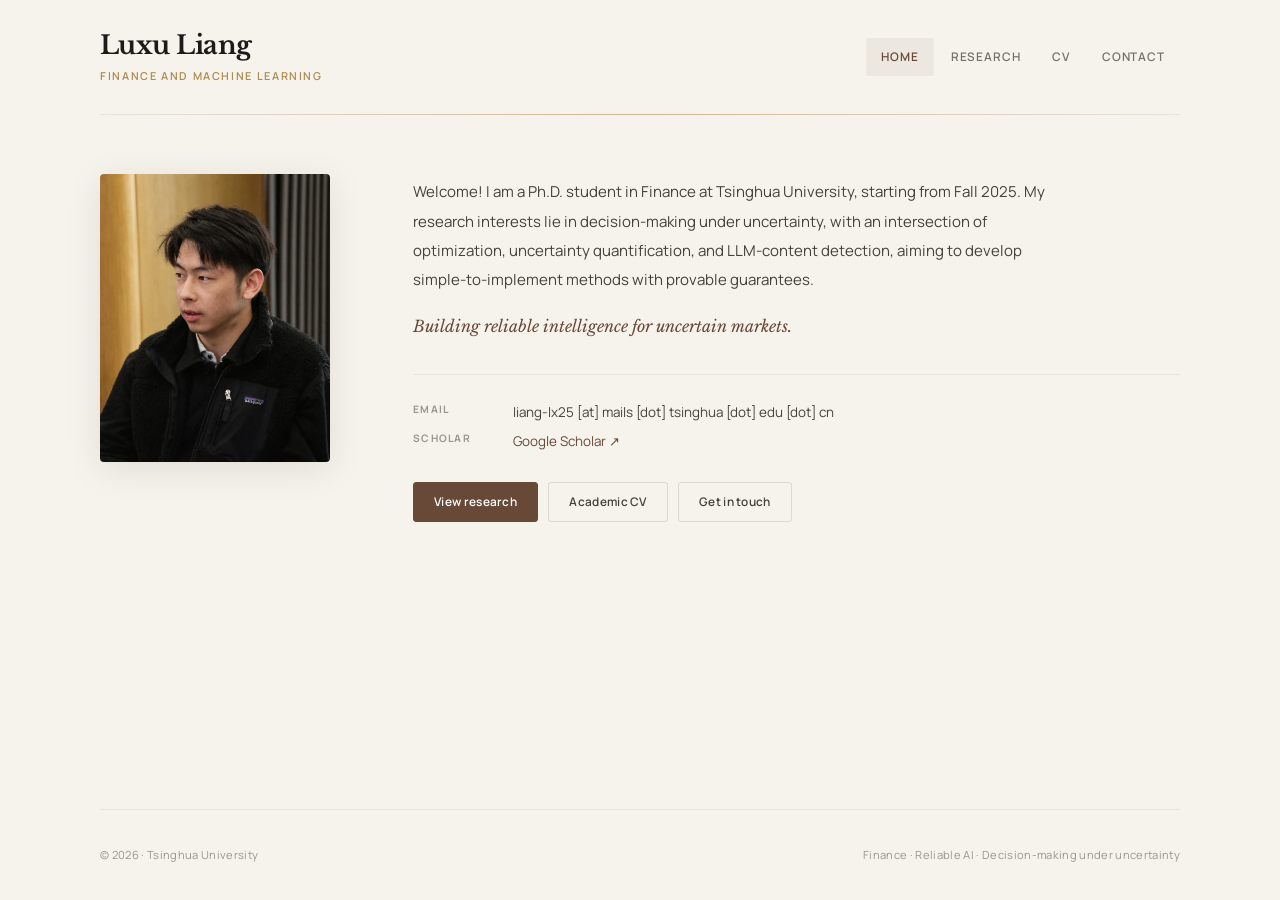
==== index.html @ 4740d589 "Add code repository links for research papers" ====
<!doctype html>
<html lang="en">
<head>
  <meta charset="UTF-8">
  <meta name="viewport" content="width=device-width, initial-scale=1">
  <meta name="description" content="Luxu Liang is a first-year Ph.D. student in Finance at Tsinghua University researching reliable AI forecasting, stochastic optimization, uncertainty quantification, and LLM-content detection.">
  <meta name="author" content="Luxu Liang">
  <meta name="theme-color" content="#f6f3ec">
  <meta property="og:title" content="Luxu Liang · Finance & Reliable AI">
  <meta property="og:description" content="Research in reliable AI forecasting for financial markets and decision-making under uncertainty.">
  <meta property="og:type" content="website">
  <meta property="og:url" content="https://luxliang.github.io/">
  <meta property="og:image" content="https://luxliang.github.io/assets/lux-liang-portrait.webp">
  <title>Luxu Liang · Finance & Reliable AI</title>
  <link rel="preconnect" href="https://fonts.googleapis.com">
  <link rel="preconnect" href="https://fonts.gstatic.com" crossorigin>
  <link href="https://fonts.googleapis.com/css2?family=Libre+Baskerville:ital,wght@0,400;0,700;1,400&family=Manrope:wght@300;400;500;600;700&display=swap" rel="stylesheet">
  <link rel="stylesheet" href="style.css?v=20260804-1">
  <script src="script.js?v=20260803-2" defer></script>
</head>
<body>
  <a class="skip-link" href="#main-content">Skip to content</a>

  <header class="site-header">
    <a class="identity" href="#home" aria-label="Luxu Liang, home">
      <span class="identity-name">Luxu Liang</span>
      <span class="identity-role">Finance and Machine Learning</span>
    </a>

    <button class="menu-toggle" type="button" aria-expanded="false" aria-controls="primary-nav">
      <span class="sr-only">Toggle navigation</span>
      <span></span><span></span>
    </button>

    <nav id="primary-nav" aria-label="Primary navigation">
      <a href="#home" data-page-link="home">Home</a>
      <a href="#research" data-page-link="research">Research</a>
      <a href="#cv" data-page-link="cv">CV</a>
      <a href="#contact" data-page-link="contact">Contact</a>
    </nav>
  </header>

  <div class="header-rule" aria-hidden="true"><span></span></div>

  <main id="main-content" tabindex="-1">
    <section class="page home-page" id="home" data-page="home" aria-labelledby="home-title">
      <div class="portrait-wrap">
        <img src="assets/lux-liang-portrait.webp?v=20260803-2" width="900" height="1125" alt="Portrait of Luxu Liang">
      </div>

      <div class="home-content">
        <h1 class="sr-only" id="home-title">Luxu Liang</h1>

        <div class="bio">
          <p>
            Welcome! I am a Ph.D. student in Finance at Tsinghua University, starting from Fall 2025. My research interests lie in decision-making under uncertainty, with an intersection of optimization, uncertainty quantification, and LLM-content detection, aiming to develop simple-to-implement methods with provable guarantees.
          </p>
          <p class="personal-note">Building reliable intelligence for uncertain markets.</p>
        </div>

        <div class="contact-summary">
          <div><span>Email</span><p>liang-lx25 [at] mails [dot] tsinghua [dot] edu [dot] cn</p></div>
          <div><span>Scholar</span><a href="https://scholar.google.com/citations?user=VHr-Lf4AAAAJ&amp;hl=en" target="_blank" rel="noreferrer">Google Scholar ↗</a></div>
        </div>

        <div class="actions">
          <a class="button filled" href="#research">View research</a>
          <a class="button" href="#cv">Academic CV</a>
          <a class="button" href="#contact">Get in touch</a>
        </div>
      </div>
    </section>

    <section class="page inner-page" id="research" data-page="research" aria-labelledby="research-title" hidden>
      <header class="page-heading">
        <h2 id="research-title">Research</h2>
      </header>

      <div class="research-group">
        <h3>Statistics for AI</h3>
        <article class="paper">
          <h4>Steer-to-Detect: Probing Hidden Representations for Detection of LLM-Generated Texts</h4>
          <p class="authors"><strong>L. Liang</strong> and X. Li</p>
          <p class="paper-meta">
            <span class="paper-status">NeurIPS 2026</span>
            <span class="paper-link"><span aria-hidden="true">·</span> <a href="https://arxiv.org/abs/2605.12890" target="_blank" rel="noreferrer">arXiv</a></span>
            <span class="paper-link"><span aria-hidden="true">·</span> <a href="https://github.com/LuxLiang/steer-to-detect-release" target="_blank" rel="noreferrer">Code</a></span>
          </p>
        </article>

      </div>

      <div class="research-group">
        <h3>Optimization & MCMC</h3>
        <article class="paper">
          <h4>Enhancing Gradient-based Discrete Sampling via Parallel Tempering</h4>
          <p class="authors"><strong>L. Liang</strong>, Y. Jia, and F. Zhou</p>
          <p class="paper-meta">
            <span class="paper-status">Preprint · 2025</span>
            <span class="paper-link"><span aria-hidden="true">·</span> <a href="https://arxiv.org/abs/2502.19240" target="_blank" rel="noreferrer">arXiv</a></span>
            <span class="paper-link"><span aria-hidden="true">·</span> <a href="https://github.com/LuxLiang/PTDLP" target="_blank" rel="noreferrer">Code</a></span>
          </p>
        </article>

        <article class="paper">
          <h4>Non-asymptotic Convergence Analysis of the Stochastic Gradient Hamiltonian Monte Carlo Algorithm with Discontinuous Stochastic Gradient with Applications to Training of ReLU Neural Networks</h4>
          <p class="authors"><strong>L. Liang</strong>, A. Neufeld, and Y. Zhang</p>
          <p class="paper-meta">
            <span class="paper-status">Revise &amp; Resubmit · IMA Journal of Numerical Analysis</span>
            <span class="paper-link"><span aria-hidden="true">·</span> <a href="https://arxiv.org/abs/2409.17107" target="_blank" rel="noreferrer">arXiv</a></span>
            <span class="paper-link"><span aria-hidden="true">·</span> <a href="https://github.com/LuxLiang/SGHMC_discontinuous" target="_blank" rel="noreferrer">Code</a></span>
          </p>
        </article>

      </div>
    </section>

    <section class="page inner-page" id="cv" data-page="cv" aria-labelledby="cv-title" hidden>
      <header class="page-heading">
        <h2 id="cv-title">CV</h2>
      </header>

      <div class="cv-section">
        <h3>Education</h3>
        <article class="cv-row">
          <div class="cv-year">2025 — 2029<br><span>Expected</span></div>
          <div>
            <h4>Tsinghua University</h4>
            <p class="degree">Ph.D. in Finance</p>
            <p class="location">Beijing, China</p>
          </div>
        </article>

        <article class="cv-row">
          <div class="cv-year">2022 — 2025</div>
          <div>
            <h4>Renmin University of China</h4>
            <p class="degree">M.Phil. in Mathematics</p>
            <p>Supervisor: Yuanyuan Ke · Exchange at University College Dublin</p>
            <p class="location">Beijing, China</p>
          </div>
        </article>

        <article class="cv-row">
          <div class="cv-year">2018 — 2022</div>
          <div>
            <h4>Jilin University</h4>
            <p class="degree">B.Sc. in Statistics</p>
            <p>Supervisors: Tieru Wu and Weipeng Sun</p>
            <p class="location">Changchun, China</p>
          </div>
        </article>
      </div>

      <div class="cv-section">
        <h3>Experience</h3>
        <article class="cv-row">
          <div class="cv-year">Jun. — Sept. 2023</div>
          <div>
            <h4>Lingjun Investment</h4>
            <p class="degree">Quantitative Researcher Intern</p>
            <p class="location">Beijing, China</p>
          </div>
        </article>
      </div>

      <div class="cv-section">
        <h3>Academic Service</h3>
        <article class="cv-row">
          <div class="cv-year">2026</div>
          <div>
            <h4>ICML Workshop on AI Forecasting</h4>
            <p class="degree">Reviewer</p>
          </div>
        </article>
      </div>

      <div class="cv-section achievements">
        <h3>Achievements & Awards</h3>
        <article><span>Principal Scholarship</span><p>Renmin University of China</p></article>
        <article><span>Gold Medal</span><p>HKU QIDS Competition (Kaggle)</p></article>
        <article><span>First-class Scholarships</span><p>Renmin University of China & Jilin University</p></article>
      </div>
    </section>

    <section class="page inner-page contact-page" id="contact" data-page="contact" aria-labelledby="contact-title" hidden>
      <header class="page-heading">
        <p class="kicker">Let’s connect</p>
        <h2 id="contact-title">Contact</h2>
        <p>I am always happy to discuss research, collaboration, or ideas at the intersection of finance and reliable AI.</p>
      </header>

      <div class="contact-list">
        <div><span>Email</span><p>liang-lx25 [at] mails [dot] tsinghua [dot] edu [dot] cn</p></div>
        <div><span>Scholar</span><a href="https://scholar.google.com/citations?user=VHr-Lf4AAAAJ&amp;hl=en" target="_blank" rel="noreferrer">Google Scholar profile ↗</a></div>
        <div><span>Institution</span><p>Tsinghua University</p></div>
      </div>
    </section>
  </main>

  <footer>
    <p>© <span id="year"></span> · Tsinghua University</p>
    <p>Finance · Reliable AI · Decision-making under uncertainty</p>
  </footer>
</body>
</html>
---- style.css ----
:root {
  --paper: #f6f3ec;
  --ink: #1c1b19;
  --body: #44413d;
  --muted: #77716a;
  --faint: #9c958c;
  --brown: #684938;
  --brown-hover: #87624e;
  --gold: #ad8a4f;
  --line: #dfd8ce;
  --line-soft: #e9e4dc;
  --serif: "Libre Baskerville", Georgia, serif;
  --sans: "Manrope", -apple-system, BlinkMacSystemFont, "Segoe UI", sans-serif;
  --content-width: 1080px;
}

*, *::before, *::after { box-sizing: border-box; }

html { scroll-behavior: smooth; }

body {
  min-height: 100vh;
  margin: 0;
  display: flex;
  flex-direction: column;
  color: var(--ink);
  background: var(--paper);
  font-family: var(--sans);
  font-size: 15px;
  font-weight: 400;
  line-height: 1.75;
  -webkit-font-smoothing: antialiased;
}

a { color: var(--brown); text-decoration: none; transition: color 180ms ease; }
a:hover { color: var(--brown-hover); }

.skip-link {
  position: fixed;
  z-index: 20;
  top: 0;
  left: 1rem;
  padding: 0.65rem 1rem;
  color: white;
  background: var(--brown);
  transform: translateY(-120%);
}
.skip-link:focus { transform: translateY(0); }

.sr-only {
  position: absolute;
  width: 1px;
  height: 1px;
  padding: 0;
  margin: -1px;
  overflow: hidden;
  clip: rect(0, 0, 0, 0);
  white-space: nowrap;
  border: 0;
}

.site-header,
.header-rule,
main,
footer {
  width: min(var(--content-width), calc(100% - 5rem));
  margin-inline: auto;
}

.site-header {
  min-height: 114px;
  display: flex;
  align-items: center;
  justify-content: space-between;
  gap: 2rem;
}

.identity { display: flex; flex-direction: column; color: var(--ink); }
.identity:hover { color: var(--ink); }
.identity-name {
  font-family: var(--serif);
  font-size: 1.6rem;
  font-weight: 700;
  line-height: 1.3;
  letter-spacing: -0.02em;
}
.identity-role {
  margin-top: 0.18rem;
  color: var(--gold);
  font-size: 0.68rem;
  font-weight: 600;
  letter-spacing: 0.15em;
  text-transform: uppercase;
}

nav { display: flex; align-items: center; gap: 0.1rem; }
nav a {
  padding: 0.52rem 0.95rem;
  border-radius: 3px;
  color: var(--muted);
  font-size: 0.74rem;
  font-weight: 600;
  letter-spacing: 0.07em;
  text-transform: uppercase;
}
nav a:hover { color: var(--ink); background: rgba(104, 73, 56, 0.045); }
nav a[aria-current="page"] { color: var(--brown); background: rgba(104, 73, 56, 0.07); }

.menu-toggle { display: none; }

.header-rule span {
  display: block;
  height: 1px;
  background: linear-gradient(90deg, var(--line), var(--gold), var(--line));
  opacity: 0.58;
}

main { flex: 1; }

.page { animation: page-in 320ms ease both; }
.page[hidden] { display: none; }

@keyframes page-in {
  from { opacity: 0; transform: translateY(3px); }
  to { opacity: 1; transform: translateY(0); }
}

.home-page {
  min-height: 660px;
  padding: 3.7rem 0 4.5rem;
  display: grid;
  grid-template-columns: minmax(180px, 230px) 1fr;
  gap: clamp(3rem, 7vw, 5.2rem);
  align-items: start;
}

.portrait-wrap { position: relative; }
.portrait-wrap img {
  width: 100%;
  height: auto;
  display: block;
  border-radius: 4px;
  box-shadow: 0 7px 35px rgba(46, 35, 27, 0.1);
}

.home-content { padding-top: 0.2rem; }
.kicker {
  margin: 0 0 0.5rem;
  color: var(--gold);
  font-size: 0.67rem;
  font-weight: 700;
  letter-spacing: 0.17em;
  text-transform: uppercase;
}

h1, h2, h3, h4 { font-family: var(--serif); }

h1 {
  margin: 0 0 0.65rem;
  font-size: clamp(2.3rem, 5vw, 3.15rem);
  line-height: 1.16;
  letter-spacing: -0.035em;
}

.bio { max-width: 645px; color: var(--body); font-size: 0.94rem; line-height: 1.95; }
.bio p { margin: 0; }
.bio p + p { margin-top: 1rem; }
.bio strong { color: var(--ink); font-weight: 600; }
.bio .personal-note {
  color: var(--brown);
  font-family: var(--serif);
  font-size: 1rem;
  font-style: italic;
}

.contact-summary {
  margin-top: 2rem;
  padding-top: 1.65rem;
  border-top: 1px solid var(--line-soft);
  display: flex;
  flex-direction: column;
  gap: 0.32rem;
  font-size: 0.84rem;
}
.contact-summary div { display: grid; grid-template-columns: 90px 1fr; gap: 0.6rem; }
.contact-summary span {
  color: var(--faint);
  font-size: 0.64rem;
  font-weight: 700;
  letter-spacing: 0.12em;
  text-transform: uppercase;
}
.contact-summary p { margin: 0; color: var(--body); }

.actions { margin-top: 1.8rem; display: flex; flex-wrap: wrap; gap: 0.65rem; }
.button {
  padding: 0.52rem 1.25rem;
  border: 1px solid var(--line);
  border-radius: 3px;
  color: var(--body);
  font-size: 0.74rem;
  font-weight: 600;
  letter-spacing: 0.025em;
}
.button:hover { border-color: var(--brown); color: var(--brown); }
.button.filled { border-color: var(--brown); color: #fff; background: var(--brown); }
.button.filled:hover { border-color: var(--brown-hover); color: #fff; background: var(--brown-hover); }

.inner-page { max-width: 760px; padding: 4rem 0 5.5rem; }
.page-heading { margin-bottom: 3.2rem; }
.page-heading h2 {
  margin: 0 0 0.6rem;
  font-size: clamp(2rem, 4vw, 2.65rem);
  line-height: 1.25;
  letter-spacing: -0.03em;
}
.page-heading > p:last-child { max-width: 650px; margin: 0; color: var(--muted); font-size: 0.91rem; }

#research .page-heading { margin-bottom: 2rem; }
.research-group + .research-group { margin-top: 2.25rem; }
.research-group > h3,
.cv-section > h3,
.subsection > h3 {
  margin: 0 0 1.6rem;
  padding-bottom: 0.75rem;
  border-bottom: 1px solid var(--line);
  color: var(--brown);
  font-size: 0.75rem;
  font-family: var(--sans);
  font-weight: 700;
  letter-spacing: 0.13em;
  text-transform: uppercase;
}

.research-group > h3 {
  margin-bottom: 1.15rem;
  padding-bottom: 0.55rem;
  font-size: 0.86rem;
  letter-spacing: 0.02em;
  text-transform: none;
}
.paper { margin-bottom: 2rem; }
.paper:last-child { margin-bottom: 0; }
.paper h4 {
  margin: 0 0 0.35rem;
  color: var(--ink);
  font-size: 1.08rem;
  font-weight: 600;
  line-height: 1.5;
  letter-spacing: -0.01em;
}
.paper p { margin: 0.18rem 0; color: var(--muted); font-size: 0.86rem; }
.paper .authors strong { color: var(--body); }
.paper .paper-meta { margin-top: 0.3rem; color: var(--body); font-size: 0.82rem; }
.paper-status { font-style: italic; }
.paper-link { white-space: nowrap; }
.paper-link > span { margin: 0 0.35rem; color: var(--muted); }
.paper a { font-weight: 600; text-decoration: underline; text-underline-offset: 0.18em; }

.cv-section + .cv-section { margin-top: 4rem; }
.cv-row {
  padding: 1.55rem 0;
  display: grid;
  grid-template-columns: 135px 1fr;
  gap: 2rem;
  border-bottom: 1px solid var(--line-soft);
}
.cv-year { padding-top: 0.15rem; color: var(--faint); font-size: 0.76rem; font-weight: 500; }
.cv-year span { font-size: 0.65rem; text-transform: uppercase; letter-spacing: 0.08em; }
.cv-row h4 { margin: 0; font-size: 1rem; }
.cv-row p { margin: 0.2rem 0 0; color: var(--muted); font-size: 0.84rem; }
.cv-row .degree { color: var(--body); font-weight: 600; }
.cv-row .location { color: var(--faint); font-size: 0.75rem; }

.achievements article {
  padding: 1.1rem 0;
  display: grid;
  grid-template-columns: 200px 1fr;
  gap: 1.5rem;
  border-bottom: 1px solid var(--line-soft);
  font-size: 0.86rem;
}
.achievements article span { color: var(--ink); font-weight: 600; }
.achievements article p { margin: 0; color: var(--muted); }

.contact-page { max-width: 680px; }
.contact-list { border-top: 1px solid var(--line); }
.contact-list > div {
  padding: 1rem 0;
  display: grid;
  grid-template-columns: 130px 1fr;
  gap: 1.5rem;
  border-bottom: 1px solid var(--line-soft);
  font-size: 0.88rem;
}
.contact-list span { color: var(--faint); font-size: 0.7rem; font-weight: 700; letter-spacing: 0.1em; text-transform: uppercase; }
.contact-list p { margin: 0; color: var(--body); }
.large-mail-link {
  margin-top: 3rem;
  display: inline-block;
  color: var(--brown);
  font-family: var(--serif);
  font-size: 1.3rem;
  border-bottom: 1px solid var(--brown);
}
.large-mail-link span { font-family: var(--sans); font-size: 0.9rem; }

footer {
  padding: 2.2rem 0;
  display: flex;
  justify-content: space-between;
  gap: 2rem;
  border-top: 1px solid var(--line-soft);
  color: var(--faint);
  font-size: 0.7rem;
  letter-spacing: 0.03em;
}
footer p { margin: 0; }

@media (max-width: 800px) {
  .site-header, .header-rule, main, footer { width: min(100% - 3rem, var(--content-width)); }
  .site-header { min-height: 96px; flex-wrap: wrap; padding: 1.35rem 0 1rem; }
  .identity-role { max-width: 250px; }
  .menu-toggle {
    width: 42px;
    height: 42px;
    padding: 10px;
    display: flex;
    flex-direction: column;
    justify-content: center;
    gap: 6px;
    border: 0;
    background: transparent;
    cursor: pointer;
  }
  .menu-toggle span:not(.sr-only) { width: 100%; height: 1px; display: block; background: var(--ink); }
  nav { width: 100%; display: none; flex-wrap: wrap; padding-top: 0.5rem; }
  nav.open { display: flex; }
  nav a { padding: 0.45rem 0.65rem; }
  .home-page { padding: 2.6rem 0 4rem; grid-template-columns: 1fr; gap: 2.8rem; }
  .portrait-wrap { width: min(62%, 230px); }
  .home-content { padding-top: 0; }
  .inner-page { padding: 3rem 0 4.5rem; }
  footer { flex-direction: column; gap: 0.3rem; }
}

@media (max-width: 520px) {
  .site-header, .header-rule, main, footer { width: min(100% - 2rem, var(--content-width)); }
  .identity-name { font-size: 1.35rem; }
  .identity-role { font-size: 0.6rem; }
  .portrait-wrap { width: min(68%, 230px); }
  .contact-summary div,
  .cv-row,
  .achievements article,
  .contact-list > div { grid-template-columns: 1fr; gap: 0.28rem; }
  .actions { flex-direction: column; }
  .button { text-align: center; }
}

@media (prefers-reduced-motion: reduce) {
  html { scroll-behavior: auto; }
  *, *::before, *::after { animation-duration: 0.01ms !important; transition-duration: 0.01ms !important; }
}
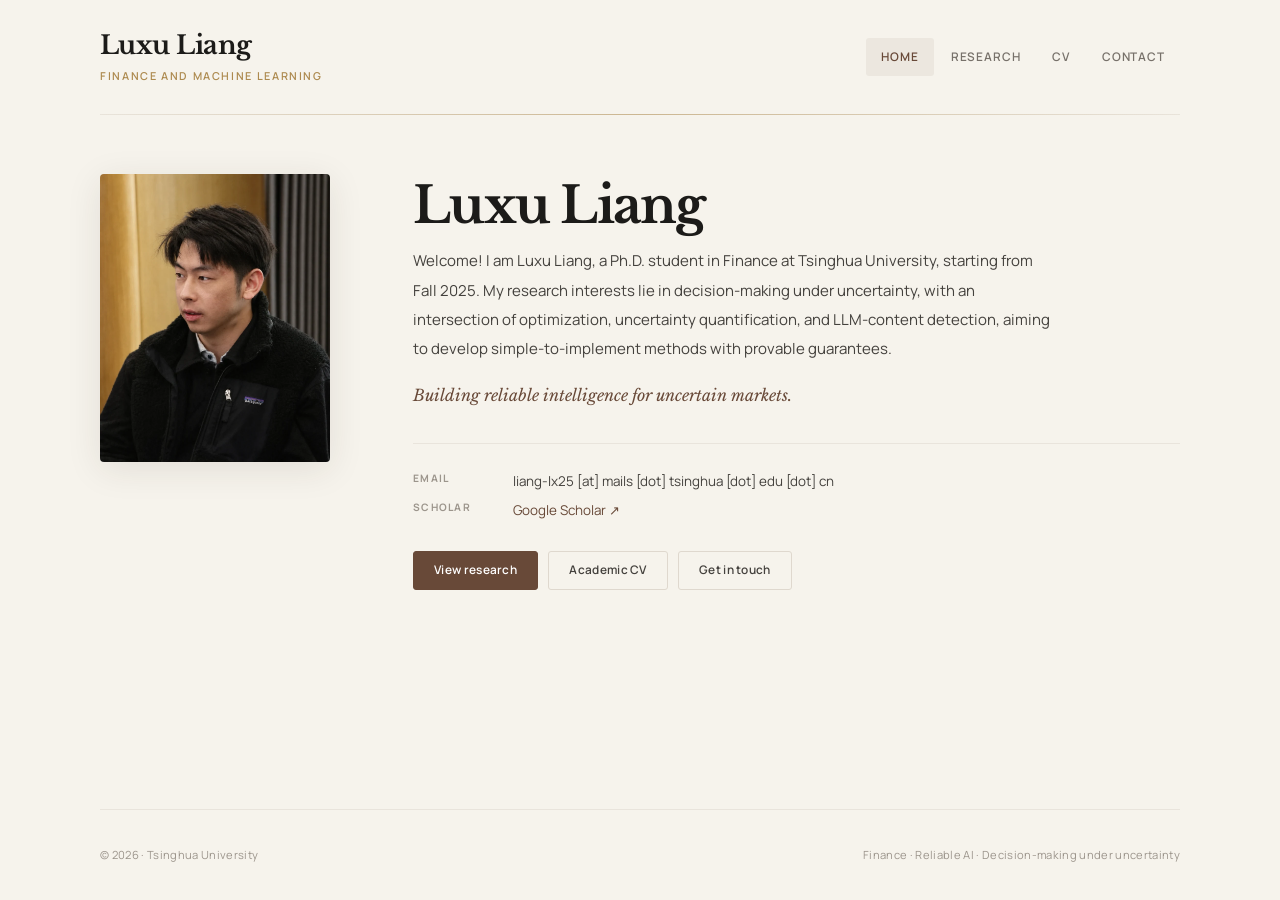
==== commit af018225: "Clarify personal homepage identity and full author names" ====
--- a/index.html
+++ b/index.html
@@ -3,26 +3,59 @@
 <head>
   <meta charset="UTF-8">
   <meta name="viewport" content="width=device-width, initial-scale=1">
-  <meta name="description" content="Luxu Liang is a first-year Ph.D. student in Finance at Tsinghua University researching reliable AI forecasting, stochastic optimization, uncertainty quantification, and LLM-content detection.">
+  <meta name="description" content="Luxu Liang is a Ph.D. student in Finance at Tsinghua University researching optimization, uncertainty quantification, reliable AI, and LLM-generated text detection.">
   <meta name="author" content="Luxu Liang">
   <meta name="theme-color" content="#f6f3ec">
-  <meta property="og:title" content="Luxu Liang · Finance & Reliable AI">
-  <meta property="og:description" content="Research in reliable AI forecasting for financial markets and decision-making under uncertainty.">
+  <meta property="og:title" content="Luxu Liang | Personal Homepage | Tsinghua University">
+  <meta property="og:description" content="Luxu Liang is a Ph.D. student in Finance at Tsinghua University researching optimization, uncertainty quantification, reliable AI, and LLM-generated text detection.">
   <meta property="og:type" content="website">
   <meta property="og:url" content="https://luxliang.github.io/">
+  <link rel="canonical" href="https://luxliang.github.io/">
   <meta property="og:image" content="https://luxliang.github.io/assets/lux-liang-portrait.webp">
-  <title>Luxu Liang · Finance & Reliable AI</title>
+  <title>Luxu Liang | Personal Homepage | Tsinghua University</title>
+  <script type="application/ld+json">
+{
+    "@context": "https://schema.org",
+    "@graph": [
+        {
+            "@type": "Person",
+            "@id": "https://luxliang.github.io/#person",
+            "name": "Luxu Liang",
+            "url": "https://luxliang.github.io/",
+            "image": "https://luxliang.github.io/assets/lux-liang-portrait.webp",
+            "description": "Luxu Liang is a Ph.D. student in Finance at Tsinghua University researching optimization, uncertainty quantification, reliable AI, and LLM-generated text detection.",
+            "affiliation": {
+                "@type": "CollegeOrUniversity",
+                "name": "Tsinghua University"
+            },
+            "sameAs": [
+                "https://scholar.google.com/citations?user=VHr-Lf4AAAAJ"
+            ]
+        },
+        {
+            "@type": "WebPage",
+            "@id": "https://luxliang.github.io/#webpage",
+            "url": "https://luxliang.github.io/",
+            "name": "Luxu Liang | Personal Homepage | Tsinghua University",
+            "description": "Luxu Liang is a Ph.D. student in Finance at Tsinghua University researching optimization, uncertainty quantification, reliable AI, and LLM-generated text detection.",
+            "about": {
+                "@id": "https://luxliang.github.io/#person"
+            }
+        }
+    ]
+}
+  </script>
   <link rel="preconnect" href="https://fonts.googleapis.com">
   <link rel="preconnect" href="https://fonts.gstatic.com" crossorigin>
   <link href="https://fonts.googleapis.com/css2?family=Libre+Baskerville:ital,wght@0,400;0,700;1,400&family=Manrope:wght@300;400;500;600;700&display=swap" rel="stylesheet">
-  <link rel="stylesheet" href="style.css?v=20260804-1">
-  <script src="script.js?v=20260803-2" defer></script>
+  <link rel="stylesheet" href="style.css?v=20261016-1">
+  <script src="script.js?v=20261016-1" defer></script>
 </head>
 <body>
   <a class="skip-link" href="#main-content">Skip to content</a>
 
   <header class="site-header">
-    <a class="identity" href="#home" aria-label="Luxu Liang, home">
+    <a class="identity" href="index.html" aria-label="Luxu Liang, home">
       <span class="identity-name">Luxu Liang</span>
       <span class="identity-role">Finance and Machine Learning</span>
     </a>
@@ -33,10 +66,10 @@
     </button>
 
     <nav id="primary-nav" aria-label="Primary navigation">
-      <a href="#home" data-page-link="home">Home</a>
-      <a href="#research" data-page-link="research">Research</a>
-      <a href="#cv" data-page-link="cv">CV</a>
-      <a href="#contact" data-page-link="contact">Contact</a>
+      <a href="index.html" data-page-link="home" aria-current="page">Home</a>
+      <a href="research.html" data-page-link="research">Research</a>
+      <a href="cv.html" data-page-link="cv">CV</a>
+      <a href="contact.html" data-page-link="contact">Contact</a>
     </nav>
   </header>
 
@@ -49,11 +82,11 @@
       </div>
 
       <div class="home-content">
-        <h1 class="sr-only" id="home-title">Luxu Liang</h1>
+        <h1 id="home-title">Luxu Liang</h1>
 
         <div class="bio">
           <p>
-            Welcome! I am a Ph.D. student in Finance at Tsinghua University, starting from Fall 2025. My research interests lie in decision-making under uncertainty, with an intersection of optimization, uncertainty quantification, and LLM-content detection, aiming to develop simple-to-implement methods with provable guarantees.
+            Welcome! I am Luxu Liang, a Ph.D. student in Finance at Tsinghua University, starting from Fall 2025. My research interests lie in decision-making under uncertainty, with an intersection of optimization, uncertainty quantification, and LLM-content detection, aiming to develop simple-to-implement methods with provable guarantees.
           </p>
           <p class="personal-note">Building reliable intelligence for uncertain markets.</p>
         </div>
@@ -64,142 +97,22 @@
         </div>
 
         <div class="actions">
-          <a class="button filled" href="#research">View research</a>
-          <a class="button" href="#cv">Academic CV</a>
-          <a class="button" href="#contact">Get in touch</a>
+          <a class="button filled" href="research.html">View research</a>
+          <a class="button" href="cv.html">Academic CV</a>
+          <a class="button" href="contact.html">Get in touch</a>
         </div>
       </div>
     </section>
 
-    <section class="page inner-page" id="research" data-page="research" aria-labelledby="research-title" hidden>
-      <header class="page-heading">
-        <h2 id="research-title">Research</h2>
-      </header>
 
-      <div class="research-group">
-        <h3>Statistics for AI</h3>
-        <article class="paper">
-          <h4>Steer-to-Detect: Probing Hidden Representations for Detection of LLM-Generated Texts</h4>
-          <p class="authors"><strong>L. Liang</strong> and X. Li</p>
-          <p class="paper-meta">
-            <span class="paper-status">NeurIPS 2026</span>
-            <span class="paper-link"><span aria-hidden="true">·</span> <a href="https://arxiv.org/abs/2605.12890" target="_blank" rel="noreferrer">arXiv</a></span>
-            <span class="paper-link"><span aria-hidden="true">·</span> <a href="https://github.com/LuxLiang/steer-to-detect-release" target="_blank" rel="noreferrer">Code</a></span>
-          </p>
-        </article>
 
-      </div>
 
-      <div class="research-group">
-        <h3>Optimization & MCMC</h3>
-        <article class="paper">
-          <h4>Enhancing Gradient-based Discrete Sampling via Parallel Tempering</h4>
-          <p class="authors"><strong>L. Liang</strong>, Y. Jia, and F. Zhou</p>
-          <p class="paper-meta">
-            <span class="paper-status">Preprint · 2025</span>
-            <span class="paper-link"><span aria-hidden="true">·</span> <a href="https://arxiv.org/abs/2502.19240" target="_blank" rel="noreferrer">arXiv</a></span>
-            <span class="paper-link"><span aria-hidden="true">·</span> <a href="https://github.com/LuxLiang/PTDLP" target="_blank" rel="noreferrer">Code</a></span>
-          </p>
-        </article>
 
-        <article class="paper">
-          <h4>Non-asymptotic Convergence Analysis of the Stochastic Gradient Hamiltonian Monte Carlo Algorithm with Discontinuous Stochastic Gradient with Applications to Training of ReLU Neural Networks</h4>
-          <p class="authors"><strong>L. Liang</strong>, A. Neufeld, and Y. Zhang</p>
-          <p class="paper-meta">
-            <span class="paper-status">Revise &amp; Resubmit · IMA Journal of Numerical Analysis</span>
-            <span class="paper-link"><span aria-hidden="true">·</span> <a href="https://arxiv.org/abs/2409.17107" target="_blank" rel="noreferrer">arXiv</a></span>
-            <span class="paper-link"><span aria-hidden="true">·</span> <a href="https://github.com/LuxLiang/SGHMC_discontinuous" target="_blank" rel="noreferrer">Code</a></span>
-          </p>
-        </article>
 
-      </div>
-    </section>
-
-    <section class="page inner-page" id="cv" data-page="cv" aria-labelledby="cv-title" hidden>
-      <header class="page-heading">
-        <h2 id="cv-title">CV</h2>
-      </header>
-
-      <div class="cv-section">
-        <h3>Education</h3>
-        <article class="cv-row">
-          <div class="cv-year">2025 — 2029<br><span>Expected</span></div>
-          <div>
-            <h4>Tsinghua University</h4>
-            <p class="degree">Ph.D. in Finance</p>
-            <p class="location">Beijing, China</p>
-          </div>
-        </article>
-
-        <article class="cv-row">
-          <div class="cv-year">2022 — 2025</div>
-          <div>
-            <h4>Renmin University of China</h4>
-            <p class="degree">M.Phil. in Mathematics</p>
-            <p>Supervisor: Yuanyuan Ke · Exchange at University College Dublin</p>
-            <p class="location">Beijing, China</p>
-          </div>
-        </article>
-
-        <article class="cv-row">
-          <div class="cv-year">2018 — 2022</div>
-          <div>
-            <h4>Jilin University</h4>
-            <p class="degree">B.Sc. in Statistics</p>
-            <p>Supervisors: Tieru Wu and Weipeng Sun</p>
-            <p class="location">Changchun, China</p>
-          </div>
-        </article>
-      </div>
-
-      <div class="cv-section">
-        <h3>Experience</h3>
-        <article class="cv-row">
-          <div class="cv-year">Jun. — Sept. 2023</div>
-          <div>
-            <h4>Lingjun Investment</h4>
-            <p class="degree">Quantitative Researcher Intern</p>
-            <p class="location">Beijing, China</p>
-          </div>
-        </article>
-      </div>
-
-      <div class="cv-section">
-        <h3>Academic Service</h3>
-        <article class="cv-row">
-          <div class="cv-year">2026</div>
-          <div>
-            <h4>ICML Workshop on AI Forecasting</h4>
-            <p class="degree">Reviewer</p>
-          </div>
-        </article>
-      </div>
-
-      <div class="cv-section achievements">
-        <h3>Achievements & Awards</h3>
-        <article><span>Principal Scholarship</span><p>Renmin University of China</p></article>
-        <article><span>Gold Medal</span><p>HKU QIDS Competition (Kaggle)</p></article>
-        <article><span>First-class Scholarships</span><p>Renmin University of China & Jilin University</p></article>
-      </div>
-    </section>
-
-    <section class="page inner-page contact-page" id="contact" data-page="contact" aria-labelledby="contact-title" hidden>
-      <header class="page-heading">
-        <p class="kicker">Let’s connect</p>
-        <h2 id="contact-title">Contact</h2>
-        <p>I am always happy to discuss research, collaboration, or ideas at the intersection of finance and reliable AI.</p>
-      </header>
-
-      <div class="contact-list">
-        <div><span>Email</span><p>liang-lx25 [at] mails [dot] tsinghua [dot] edu [dot] cn</p></div>
-        <div><span>Scholar</span><a href="https://scholar.google.com/citations?user=VHr-Lf4AAAAJ&amp;hl=en" target="_blank" rel="noreferrer">Google Scholar profile ↗</a></div>
-        <div><span>Institution</span><p>Tsinghua University</p></div>
-      </div>
-    </section>
   </main>
 
   <footer>
-    <p>© <span id="year"></span> · Tsinghua University</p>
+    <p>© <span id="year">2026</span> · Tsinghua University</p>
     <p>Finance · Reliable AI · Decision-making under uncertainty</p>
   </footer>
 </body>
--- a/style.css
+++ b/style.css
@@ -208,6 +208,7 @@
 
 .inner-page { max-width: 760px; padding: 4rem 0 5.5rem; }
 .page-heading { margin-bottom: 3.2rem; }
+.page-heading h1,
 .page-heading h2 {
   margin: 0 0 0.6rem;
   font-size: clamp(2rem, 4vw, 2.65rem);
@@ -235,8 +236,9 @@
 .research-group > h3 {
   margin-bottom: 1.15rem;
   padding-bottom: 0.55rem;
-  font-size: 0.86rem;
-  letter-spacing: 0.02em;
+  font-size: 1.25rem;
+  line-height: 1.4;
+  letter-spacing: -0.01em;
   text-transform: none;
 }
 .paper { margin-bottom: 2rem; }
@@ -244,7 +246,7 @@
 .paper h4 {
   margin: 0 0 0.35rem;
   color: var(--ink);
-  font-size: 1.08rem;
+  font-size: 0.98rem;
   font-weight: 600;
   line-height: 1.5;
   letter-spacing: -0.01em;
@@ -334,7 +336,8 @@
     cursor: pointer;
   }
   .menu-toggle span:not(.sr-only) { width: 100%; height: 1px; display: block; background: var(--ink); }
-  nav { width: 100%; display: none; flex-wrap: wrap; padding-top: 0.5rem; }
+  nav { width: 100%; display: flex; flex-wrap: wrap; padding-top: 0.5rem; }
+  .has-js nav:not(.open) { display: none; }
   nav.open { display: flex; }
   nav a { padding: 0.45rem 0.65rem; }
   .home-page { padding: 2.6rem 0 4rem; grid-template-columns: 1fr; gap: 2.8rem; }
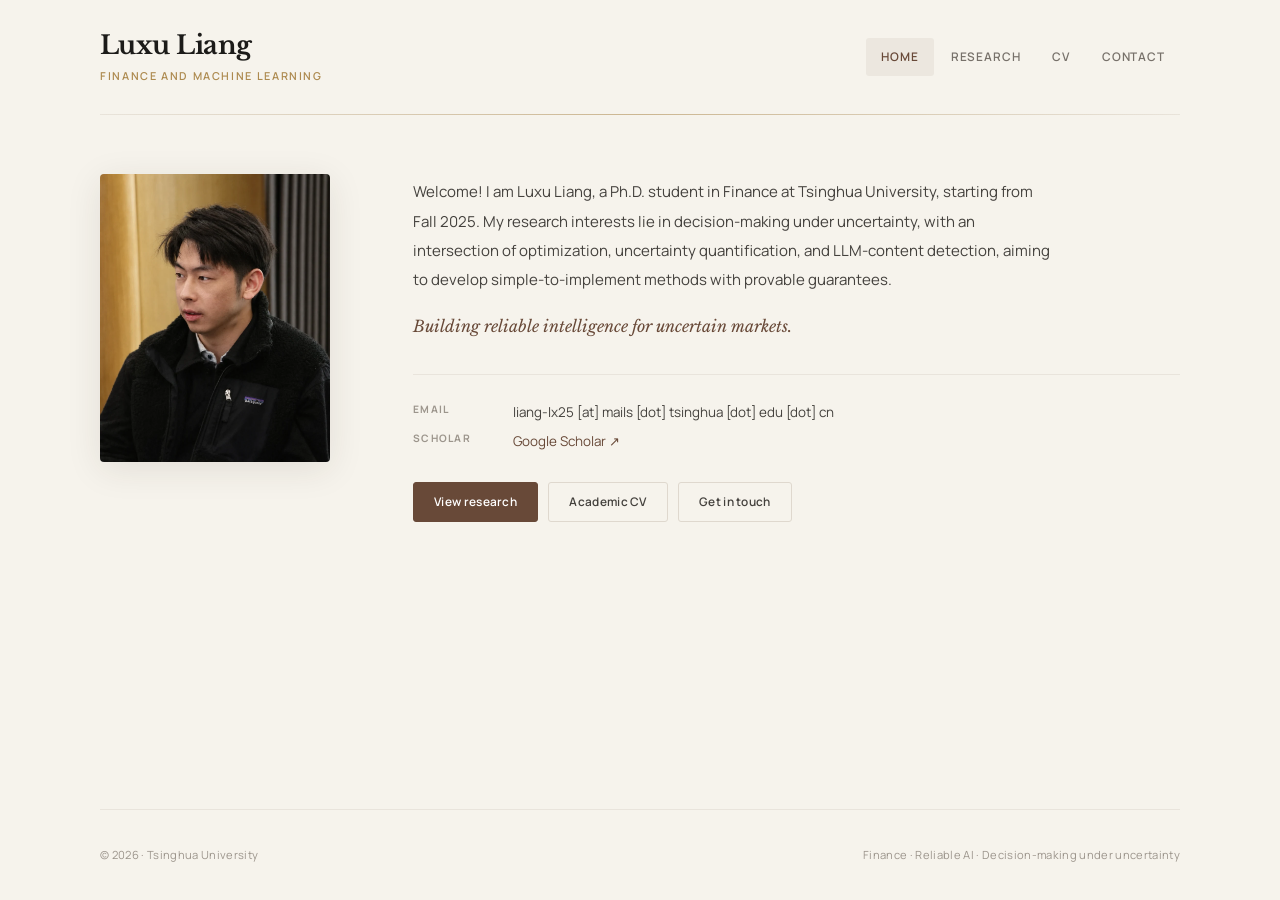
==== commit 6482d0c4: "Restore compact homepage without large name heading" ====
--- a/index.html
+++ b/index.html
@@ -82,7 +82,7 @@
       </div>
 
       <div class="home-content">
-        <h1 id="home-title">Luxu Liang</h1>
+        <h1 class="sr-only" id="home-title">Luxu Liang</h1>
 
         <div class="bio">
           <p>
